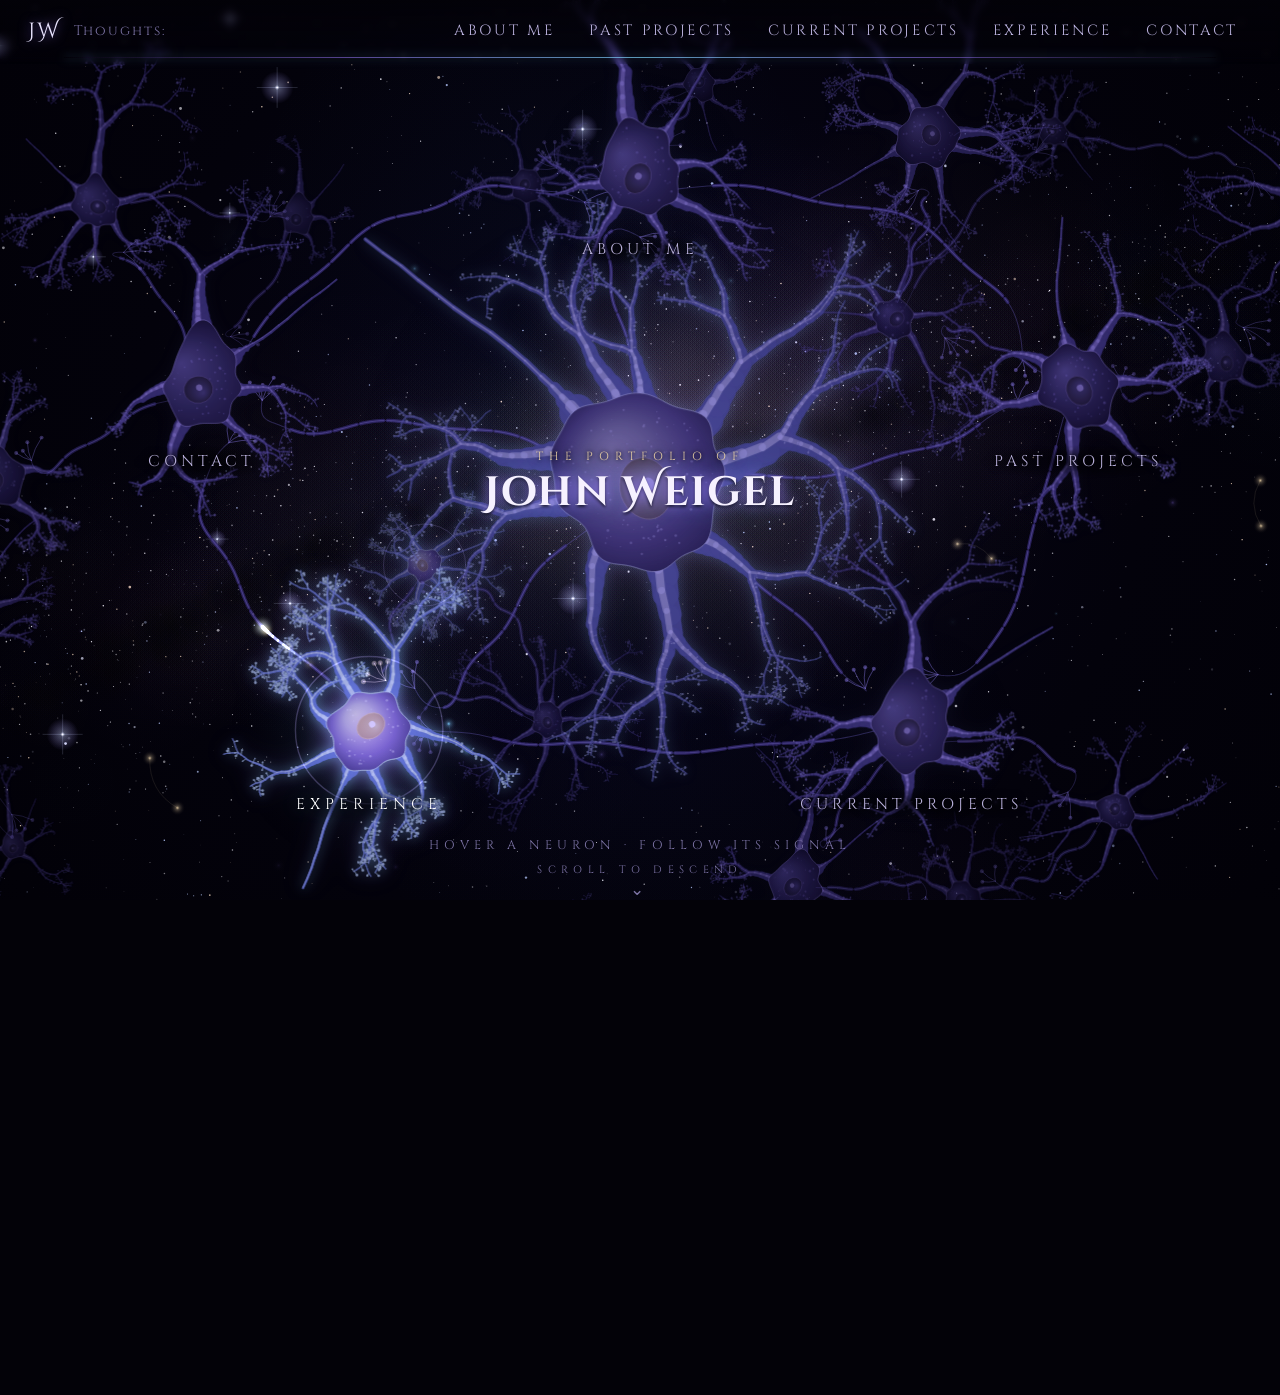
==== docs/index.html @ f2d0815e "Simplify thought counter, fix Safari animation halt, cache-bust assets - Counter reads "Thoughts: N"" ====
<!doctype html>
<html lang="en">
<head>
  <meta charset="utf-8">
  <meta name="viewport" content="width=device-width, initial-scale=1">
  <title>John Weigel · Portfolio</title>
  <meta name="description" content="Portfolio of John Weigel, neuroscience undergraduate.">
  <link rel="preconnect" href="https://fonts.googleapis.com">
  <link rel="preconnect" href="https://fonts.gstatic.com" crossorigin>
  <link href="https://fonts.googleapis.com/css2?family=Cinzel:wght@400;600&family=Cinzel+Decorative:wght@700&family=Cormorant+Garamond:ital,wght@0,400;0,600;1,400&family=JetBrains+Mono&display=swap" rel="stylesheet">
  <link rel="stylesheet" href="assets/css/cosmos.css?v=4">
</head>
<body class="home">
  <canvas id="cosmos" aria-hidden="true"></canvas>
  <canvas id="neural" aria-hidden="true"></canvas>

  <header class="crossbar">
    <div class="brand">
      <a class="sigil" href="index.html">JW</a>
      <div class="thoughts" title="One thought forms for every 10 synapses fired">
        <span class="t-label">Thoughts:</span> <span class="t-count"></span><span class="t-nous">νοῦς ×2</span>
      </div>
    </div>
    <button class="menu-toggle" aria-expanded="false" aria-controls="modules">Modules</button>
    <nav aria-label="Modules">
      <ul id="modules">
        <li><a class="mod" data-module="about" href="about.html" data-veil>About Me</a></li>
        <li><a class="mod" data-module="past" href="past-projects.html" data-veil>Past Projects</a></li>
        <li><a class="mod" data-module="current" href="current-projects.html" data-veil>Current Projects</a></li>
        <li><a class="mod" data-module="experience" href="experience.html" data-veil>Experience</a></li>
        <li><a class="mod" data-module="contact" href="contact.html" data-veil>Contact</a></li>
      </ul>
    </nav>
  </header>

  <!-- The title neuron; neurons.js positions it over the central soma. -->
  <a class="neuron-core" href="index.html" aria-label="John Weigel — home">
    <span class="pre">The Portfolio of</span>
    <h1>John Weigel</h1>
  </a>

  <p class="hint">Hover a neuron · Follow its signal<span class="descend">Scroll to descend<i>⌄</i></span></p>

  <div class="veil" aria-hidden="true"></div>

  <script src="assets/js/cosmos.js?v=4"></script>
  <script src="assets/js/neurons.js?v=4"></script>
</body>
</html>
---- docs/assets/css/cosmos.css ----
/* ==========================================================================
   Cosmos — shared theme for the portfolio
   ========================================================================== */

:root {
  --void: #030208;
  --void-2: #0a0718;
  --ink: #e9e4ff;
  --ink-soft: #b9b0dc;
  --ink-faint: #7d74a6;
  --violet: #9b7bff;
  --violet-deep: #4b2fa8;
  --cyan: #7fd8ff;
  --rose: #e38bd0;
  --gold: #f3d9a4;
  --panel: rgba(14, 10, 34, 0.58);
  --panel-edge: rgba(155, 123, 255, 0.22);
  --glow: 0 0 18px rgba(127, 216, 255, 0.45), 0 0 42px rgba(155, 123, 255, 0.25);
  --nav-h: 64px;

  --font-title: "Cinzel Decorative", "Cinzel", Georgia, serif;
  --font-head: "Cinzel", Georgia, serif;
  --font-body: "Cormorant Garamond", Georgia, serif;
  --font-code: "JetBrains Mono", ui-monospace, Menlo, monospace;
}

* { box-sizing: border-box; }

html, body {
  margin: 0;
  background: var(--void);
  color: var(--ink);
  font-family: var(--font-body);
  font-size: 19px;
  line-height: 1.6;
  -webkit-font-smoothing: antialiased;
}

body { min-height: 100vh; overflow-x: hidden; }
body.home { overflow-x: hidden; }

a { color: var(--cyan); }

::selection { background: rgba(155, 123, 255, 0.4); color: #fff; }

/* ---- Layered canvases -------------------------------------------------- */

#cosmos, #neural {
  position: fixed;
  top: 0;
  left: 0;
  display: block;
}
#cosmos { z-index: 0; }
#neural { z-index: 1; }

/* ---- Crossbar navigation ---------------------------------------------- */

.crossbar {
  position: fixed;
  top: 0; left: 0; right: 0;
  height: var(--nav-h);
  z-index: 20;
  display: flex;
  align-items: center;
  justify-content: space-between;
  gap: 16px;
  padding: 0 28px;
  background: linear-gradient(to bottom, rgba(3, 2, 8, 0.85), rgba(3, 2, 8, 0.35) 70%, transparent);
  backdrop-filter: blur(3px);
}
.crossbar::after {
  content: "";
  position: absolute;
  left: 5%; right: 5%; bottom: 6px;
  height: 1px;
  background: linear-gradient(90deg, transparent, rgba(155, 123, 255, 0.55), rgba(127, 216, 255, 0.7), rgba(155, 123, 255, 0.55), transparent);
  box-shadow: 0 0 10px rgba(127, 216, 255, 0.5);
}

.sigil {
  font-family: var(--font-title);
  font-size: 1.15rem;
  letter-spacing: 0.08em;
  color: var(--ink);
  text-decoration: none;
  white-space: nowrap;
  text-shadow: 0 0 12px rgba(155, 123, 255, 0.7);
}

/* ---- Thought counter -------------------------------------------------- */

.brand { display: flex; align-items: center; gap: 14px; min-width: 0; }

.thoughts {
  display: flex;
  align-items: baseline;
  gap: 6px;
  font-family: var(--font-head);
  font-size: 0.72rem;
  letter-spacing: 0.14em;
  color: var(--ink-faint);
  white-space: nowrap;
  cursor: default;
}
.t-count {
  min-width: 1ch;
  font-size: 0.86rem;
  letter-spacing: 0.04em;
  color: var(--ink);
  font-variant-numeric: tabular-nums;
}
.t-nous { display: none; margin-left: 6px; color: var(--gold); font-size: 0.72rem; letter-spacing: 0.1em; }

.thoughts.bump .t-count { animation: thought 0.9s ease-out; }
@keyframes thought {
  0% { color: #fff; text-shadow: 0 0 10px #fff, 0 0 22px var(--cyan), 0 0 40px var(--violet); }
  100% { text-shadow: none; }
}
.thoughts.nous .t-count { color: var(--gold); text-shadow: 0 0 10px rgba(243, 217, 164, 0.6); }
.thoughts.nous .t-nous { display: inline; animation: breathe 0.9s ease-in-out infinite; }

.crossbar ul {
  list-style: none;
  display: flex;
  gap: 6px;
  margin: 0;
  padding: 0;
}
.crossbar a.mod {
  position: relative;
  display: block;
  padding: 8px 14px;
  font-family: var(--font-head);
  font-size: 0.78rem;
  letter-spacing: 0.18em;
  text-transform: uppercase;
  text-decoration: none;
  color: var(--ink-soft);
  transition: color 0.3s, text-shadow 0.3s;
}
.crossbar a.mod::before {
  content: "";
  position: absolute;
  left: 50%; bottom: 2px;
  width: 5px; height: 5px;
  border-radius: 50%;
  background: var(--cyan);
  transform: translateX(-50%) scale(0);
  box-shadow: 0 0 10px var(--cyan), 0 0 20px var(--violet);
  transition: transform 0.35s;
}
.crossbar a.mod:hover,
.crossbar a.mod:focus-visible,
.crossbar a.mod[aria-current="page"] {
  color: #fff;
  text-shadow: var(--glow);
  outline: none;
}
.crossbar a.mod:hover::before,
.crossbar a.mod:focus-visible::before,
.crossbar a.mod[aria-current="page"]::before { transform: translateX(-50%) scale(1); }

.menu-toggle {
  display: none;
  background: none;
  border: 1px solid var(--panel-edge);
  color: var(--ink);
  font-family: var(--font-head);
  letter-spacing: 0.2em;
  font-size: 0.72rem;
  padding: 8px 12px;
  border-radius: 999px;
  cursor: pointer;
}

@media (max-width: 900px) {
  .crossbar { padding: 0 16px; }
  .menu-toggle { display: block; }
  .crossbar ul {
    position: absolute;
    top: var(--nav-h);
    right: 12px;
    flex-direction: column;
    padding: 10px;
    background: rgba(8, 6, 22, 0.94);
    border: 1px solid var(--panel-edge);
    border-radius: 14px;
    box-shadow: 0 10px 40px rgba(0, 0, 0, 0.6);
    opacity: 0;
    pointer-events: none;
    transform: translateY(-6px);
    transition: opacity 0.25s, transform 0.25s;
  }
  .crossbar.open ul { opacity: 1; pointer-events: auto; transform: none; }
}

/* ---- Home: neuron overlays ------------------------------------------- */

.neuron-node {
  position: absolute;
  z-index: 5;
  transform: translate(-50%, -50%);
  border-radius: 50%;
  text-decoration: none;
  color: var(--ink-soft);
  cursor: pointer;
  outline: none;
  user-select: none;
  -webkit-user-select: none;
  -webkit-tap-highlight-color: transparent;
}
.neuron-node .label {
  position: absolute;
  left: 50%;
  top: 100%;
  transform: translateX(-50%);
  margin-top: 4px;
  padding: 4px 14px;
  border-radius: 999px;
  background: radial-gradient(ellipse at center, rgba(3, 2, 8, 0.72), rgba(3, 2, 8, 0) 72%);
  white-space: nowrap;
  font-family: var(--font-head);
  font-size: 0.82rem;
  letter-spacing: 0.26em;
  text-transform: uppercase;
  text-shadow: 0 0 8px rgba(3, 2, 8, 0.9), 0 0 2px #000;
  transition: color 0.35s, text-shadow 0.35s, letter-spacing 0.5s;
}
.neuron-node.lit .label,
.neuron-node:focus-visible .label {
  color: #fff;
  letter-spacing: 0.32em;
  text-shadow: var(--glow);
}

.neuron-core {
  position: absolute;
  z-index: 6;
  transform: translate(-50%, -50%);
  text-align: center;
  text-decoration: none;
  color: var(--ink);
  pointer-events: auto;
  cursor: pointer;
  outline: none;
  user-select: none;
  -webkit-user-select: none;
  touch-action: manipulation;
  display: flex;
  flex-direction: column;
  align-items: center;
  justify-content: center;
  border-radius: 50%;
}
.neuron-core .pre {
  font-family: var(--font-head);
  font-size: 0.62rem;
  letter-spacing: 0.5em;
  text-transform: uppercase;
  color: var(--gold);
  opacity: 0.9;
  text-shadow: 0 0 4px #000, 0 0 10px rgba(3, 2, 8, 0.95), 0 0 18px rgba(3, 2, 8, 0.8);
}
.neuron-core h1 {
  margin: 4px 0 2px;
  font-family: var(--font-title);
  font-weight: 700;
  font-size: clamp(1.5rem, 3.2vw, 2.5rem);
  line-height: 1.05;
  letter-spacing: 0.04em;
  color: #f6f1ff;
  text-shadow: 0 0 14px rgba(155, 123, 255, 0.9), 0 0 36px rgba(127, 216, 255, 0.45), 0 2px 3px #000;
}

.hint {
  position: absolute;
  z-index: 5;
  left: 50%;
  top: calc(100vh - 64px);
  margin: 0;
  transform: translateX(-50%);
  text-align: center;
  font-family: var(--font-head);
  font-size: 0.66rem;
  letter-spacing: 0.4em;
  text-transform: uppercase;
  color: var(--ink-faint);
  pointer-events: none;
  animation: breathe 5s ease-in-out infinite;
  white-space: nowrap;
}
@keyframes breathe { 50% { opacity: 0.35; } }
.hint .descend { display: block; margin-top: 6px; font-size: 0.56rem; letter-spacing: 0.5em; }
.hint .descend i { display: block; font-style: normal; font-size: 0.9rem; line-height: 1; margin-top: 2px; }

.contact-links { display: flex; justify-content: center; flex-wrap: wrap; gap: 12px; margin-top: 18px !important; }

/* ---- Page veil (fade transitions) ------------------------------------ */

.veil {
  position: fixed;
  inset: 0;
  z-index: 100;
  pointer-events: none;
  background: radial-gradient(circle at var(--vx, 50%) var(--vy, 50%), rgba(127, 216, 255, 0.25), var(--void) 45%);
  opacity: 1;
  transition: opacity 0.7s ease;
}
body.ready .veil { opacity: 0; }
body.leaving .veil { opacity: 1; transition-duration: 0.55s; }

/* ---- Content pages ---------------------------------------------------- */

main.page {
  position: relative;
  z-index: 2;
  max-width: 980px;
  margin: 0 auto;
  padding: calc(var(--nav-h) + 56px) 24px 96px;
}

.page-head { text-align: center; margin-bottom: 48px; }
.page-head .kicker {
  font-family: var(--font-head);
  font-size: 0.72rem;
  letter-spacing: 0.5em;
  text-transform: uppercase;
  color: var(--gold);
}
.page-head h1 {
  margin: 10px 0 12px;
  font-family: var(--font-title);
  font-size: clamp(2rem, 5vw, 3.4rem);
  line-height: 1.1;
  font-weight: 700;
  text-shadow: 0 0 18px rgba(155, 123, 255, 0.75), 0 0 48px rgba(127, 216, 255, 0.3);
}
.page-head .lede {
  max-width: 640px;
  margin: 0 auto;
  font-size: 1.15rem;
  font-style: italic;
  color: var(--ink-soft);
}

.ornament {
  display: flex;
  align-items: center;
  gap: 14px;
  margin: 26px auto 0;
  max-width: 360px;
  color: var(--violet);
}
.ornament::before, .ornament::after {
  content: "";
  flex: 1;
  height: 1px;
  background: linear-gradient(90deg, transparent, currentColor);
}
.ornament::after { transform: scaleX(-1); }
.ornament span { font-size: 0.9rem; text-shadow: var(--glow); color: var(--cyan); }

.panel {
  position: relative;
  background: var(--panel);
  border: 1px solid var(--panel-edge);
  border-radius: 18px;
  padding: 28px 32px;
  margin-bottom: 28px;
  backdrop-filter: blur(6px);
  box-shadow: inset 0 0 40px rgba(75, 47, 168, 0.12), 0 12px 40px rgba(0, 0, 0, 0.35);
}
.panel h2 {
  margin: 0 0 12px;
  font-family: var(--font-head);
  font-weight: 600;
  font-size: 1.25rem;
  letter-spacing: 0.12em;
  color: #fff;
}
.panel h3 {
  margin: 0 0 8px;
  font-family: var(--font-head);
  font-size: 1rem;
  letter-spacing: 0.1em;
  color: var(--gold);
}
.panel p { margin: 0 0 12px; color: var(--ink-soft); }
.panel p:last-child { margin-bottom: 0; }
.panel strong { color: var(--ink); font-weight: 600; }

.placeholder {
  border-style: dashed;
  text-align: center;
}
.placeholder p { font-style: italic; }

.grid {
  display: grid;
  grid-template-columns: repeat(auto-fit, minmax(260px, 1fr));
  gap: 18px;
  margin-bottom: 28px;
}
.grid .panel { margin: 0; padding: 22px 24px; }
.grid .panel p { font-size: 1rem; }

.rule {
  display: block;
  margin-top: 10px;
  padding: 8px 12px;
  font-family: var(--font-code);
  font-size: 0.78rem;
  color: var(--cyan);
  background: rgba(3, 2, 8, 0.55);
  border: 1px solid rgba(127, 216, 255, 0.15);
  border-radius: 8px;
  overflow-x: auto;
  white-space: nowrap;
}

.tags { display: flex; flex-wrap: wrap; gap: 8px; margin-top: 14px; }
.tags span {
  font-family: var(--font-head);
  font-size: 0.66rem;
  letter-spacing: 0.16em;
  text-transform: uppercase;
  padding: 4px 10px;
  border-radius: 999px;
  border: 1px solid rgba(155, 123, 255, 0.35);
  color: var(--ink-soft);
}

.btn {
  display: inline-flex;
  align-items: center;
  gap: 8px;
  padding: 10px 18px;
  border-radius: 999px;
  border: 1px solid rgba(127, 216, 255, 0.4);
  font-family: var(--font-head);
  font-size: 0.72rem;
  letter-spacing: 0.2em;
  text-transform: uppercase;
  text-decoration: none;
  color: var(--ink);
  background: rgba(127, 216, 255, 0.06);
  transition: box-shadow 0.3s, background 0.3s;
}
.btn:hover, .btn:focus-visible { box-shadow: var(--glow); background: rgba(127, 216, 255, 0.12); outline: none; }

/* ---- Code space ------------------------------------------------------- */

.code-space h2.section {
  margin: 56px 0 8px;
  text-align: center;
  font-family: var(--font-title);
  font-size: 1.8rem;
  text-shadow: 0 0 16px rgba(155, 123, 255, 0.7);
}
.code-space .sub { text-align: center; color: var(--ink-faint); font-style: italic; margin-bottom: 20px; }
.code-space .actions { display: flex; justify-content: center; gap: 12px; flex-wrap: wrap; margin-bottom: 28px; }

.toc {
  display: flex;
  flex-wrap: wrap;
  gap: 8px;
  justify-content: center;
  margin-bottom: 32px;
}
.toc a {
  font-size: 0.92rem;
  padding: 4px 12px;
  border-radius: 999px;
  text-decoration: none;
  color: var(--ink-soft);
  border: 1px solid rgba(155, 123, 255, 0.2);
  background: rgba(10, 7, 24, 0.5);
}
.toc a:hover { color: #fff; border-color: var(--cyan); box-shadow: 0 0 12px rgba(127, 216, 255, 0.3); }

.nb-md { margin: 40px 0 12px; }
.nb-md h3, .nb-md h4 {
  margin: 0 0 6px;
  font-family: var(--font-head);
  letter-spacing: 0.1em;
  color: var(--gold);
  scroll-margin-top: calc(var(--nav-h) + 20px);
}
.nb-md h3 { font-size: 1.2rem; }
.nb-md h4 { font-size: 1rem; color: var(--ink-soft); }
.nb-md p { margin: 0 0 8px; color: var(--ink-soft); }
.nb-md code { font-family: var(--font-code); font-size: 0.85em; color: var(--cyan); }

.nb-cell {
  position: relative;
  margin: 14px 0 22px;
  border-radius: 14px;
  border: 1px solid rgba(155, 123, 255, 0.2);
  background: rgba(6, 4, 16, 0.78);
  box-shadow: 0 0 0 1px rgba(3, 2, 8, 0.6), 0 10px 30px rgba(0, 0, 0, 0.4), inset 0 0 60px rgba(75, 47, 168, 0.08);
  overflow: hidden;
}
.nb-cell .bar {
  display: flex;
  justify-content: space-between;
  align-items: center;
  padding: 6px 14px;
  font-family: var(--font-code);
  font-size: 0.7rem;
  color: var(--ink-faint);
  border-bottom: 1px solid rgba(155, 123, 255, 0.12);
  background: linear-gradient(90deg, rgba(75, 47, 168, 0.18), transparent);
}
.nb-cell .copy {
  background: none;
  border: 0;
  color: var(--ink-faint);
  font: inherit;
  cursor: pointer;
  padding: 2px 6px;
}
.nb-cell .copy:hover { color: var(--cyan); }
.nb-cell pre {
  margin: 0;
  padding: 16px 18px;
  overflow-x: auto;
  font-family: var(--font-code);
  font-size: 0.8rem;
  line-height: 1.6;
  color: #d9d3f5;
  tab-size: 4;
}
.nb-cell pre code { font-family: inherit; }

.nb-out {
  border-top: 1px dashed rgba(127, 216, 255, 0.18);
  background: rgba(3, 2, 8, 0.6);
  padding: 12px 18px 14px;
}
.nb-out .tag {
  font-family: var(--font-code);
  font-size: 0.66rem;
  letter-spacing: 0.1em;
  color: var(--cyan);
  opacity: 0.7;
  margin-bottom: 6px;
}
.nb-out pre { padding: 0; color: var(--ink-soft); font-size: 0.76rem; }
.nb-out img {
  display: block;
  max-width: 100%;
  margin: 8px auto;
  border-radius: 10px;
  background: #fff;
  padding: 6px;
}

/* Prism tokens, tuned to the void */
.token.comment { color: #6f6897; font-style: italic; }
.token.string, .token.triple-quoted-string { color: var(--gold); }
.token.keyword { color: var(--rose); }
.token.builtin, .token.class-name { color: var(--cyan); }
.token.function { color: #a8c7ff; }
.token.number, .token.boolean { color: #f0a38a; }
.token.operator { color: #c8b8ff; }
.token.punctuation { color: #8f86b8; }
.token.decorator { color: var(--violet); }

/* ---- Footer ----------------------------------------------------------- */

.foot {
  position: relative;
  z-index: 2;
  text-align: center;
  padding: 0 24px 36px;
  font-family: var(--font-head);
  font-size: 0.66rem;
  letter-spacing: 0.35em;
  text-transform: uppercase;
  color: var(--ink-faint);
}

@media (max-width: 640px) {
  html, body { font-size: 17px; }
  main.page { padding: calc(var(--nav-h) + 32px) 16px 72px; }
  .panel { padding: 22px 20px; }
  .neuron-node .label { font-size: 0.66rem; letter-spacing: 0.18em; }
  .hint { font-size: 0.56rem; letter-spacing: 0.25em; }
}

@media (prefers-reduced-motion: reduce) {
  .hint { animation: none; }
  .veil { transition: none; }
}

.panel code {
  font-family: var(--font-code);
  font-size: 0.82em;
  color: var(--cyan);
  background: rgba(3, 2, 8, 0.55);
  border: 1px solid rgba(127, 216, 255, 0.15);
  border-radius: 6px;
  padding: 1px 6px;
  white-space: nowrap;
}
.neuron-core h1, .neuron-core .pre { white-space: nowrap; }
#neural { touch-action: manipulation; }
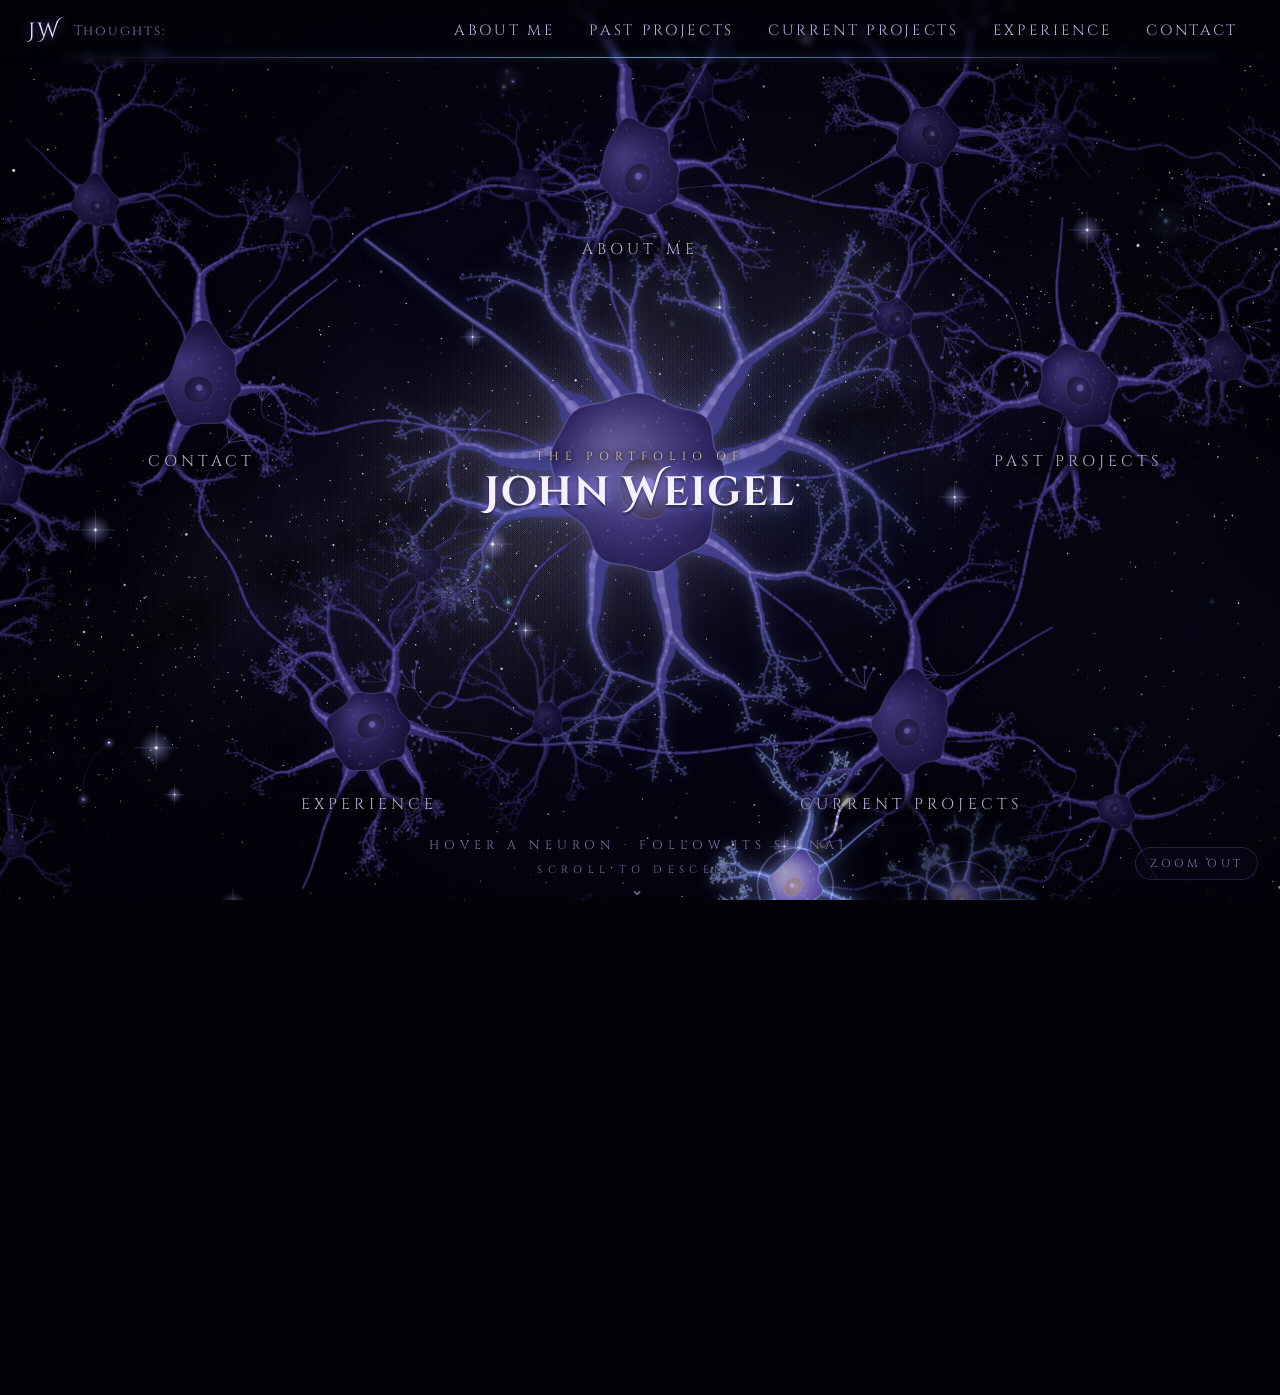
==== commit 04d2f636: "Add pinch-to-zoom-out nebula brain on the home page Pinching out (trackpad ctrl+wheel, Safari gestur" ====
--- a/docs/index.html
+++ b/docs/index.html
@@ -8,11 +8,12 @@
   <link rel="preconnect" href="https://fonts.googleapis.com">
   <link rel="preconnect" href="https://fonts.gstatic.com" crossorigin>
   <link href="https://fonts.googleapis.com/css2?family=Cinzel:wght@400;600&family=Cinzel+Decorative:wght@700&family=Cormorant+Garamond:ital,wght@0,400;0,600;1,400&family=JetBrains+Mono&display=swap" rel="stylesheet">
-  <link rel="stylesheet" href="assets/css/cosmos.css?v=4">
+  <link rel="stylesheet" href="assets/css/cosmos.css?v=5">
 </head>
 <body class="home">
   <canvas id="cosmos" aria-hidden="true"></canvas>
   <canvas id="neural" aria-hidden="true"></canvas>
+  <canvas id="brain" aria-label="A nebula brain. Drag to rotate; double-click to return to the neurons."></canvas>
 
   <header class="crossbar">
     <div class="brand">
@@ -33,17 +34,24 @@
     </nav>
   </header>
 
-  <!-- The title neuron; neurons.js positions it over the central soma. -->
-  <a class="neuron-core" href="index.html" aria-label="John Weigel — home">
-    <span class="pre">The Portfolio of</span>
-    <h1>John Weigel</h1>
-  </a>
+  <!-- Everything that zooms away with the network; neurons.js adds the module nodes. -->
+  <div class="neural-layer">
+    <!-- The title neuron; neurons.js positions it over the central soma. -->
+    <a class="neuron-core" href="index.html" aria-label="John Weigel — home">
+      <span class="pre">The Portfolio of</span>
+      <h1>John Weigel</h1>
+    </a>
 
-  <p class="hint">Hover a neuron · Follow its signal<span class="descend">Scroll to descend<i>⌄</i></span></p>
+    <p class="hint">Hover a neuron · Follow its signal<span class="descend">Scroll to descend<i>⌄</i></span></p>
+  </div>
+
+  <p class="brain-hint">Drag to turn the mind · Pinch in or double-click to return</p>
+  <button class="zoom-toggle" type="button" aria-pressed="false">Zoom out</button>
 
   <div class="veil" aria-hidden="true"></div>
 
-  <script src="assets/js/cosmos.js?v=4"></script>
-  <script src="assets/js/neurons.js?v=4"></script>
+  <script src="assets/js/cosmos.js?v=5"></script>
+  <script src="assets/js/neurons.js?v=5"></script>
+  <script src="assets/js/brain.js?v=5"></script>
 </body>
 </html>
--- a/docs/assets/css/cosmos.css
+++ b/docs/assets/css/cosmos.css
@@ -606,3 +606,80 @@
 }
 .neuron-core h1, .neuron-core .pre { white-space: nowrap; }
 #neural { touch-action: manipulation; }
+
+/* ---- Zoom out: the nebula brain -------------------------------------- */
+
+.neural-layer {
+  position: absolute;
+  top: 0;
+  left: 0;
+  width: 100%;
+  z-index: 5;
+  pointer-events: none;
+  will-change: transform, opacity;
+}
+.neural-layer > * { pointer-events: auto; }
+.neural-layer > .hint { pointer-events: none; }
+#neural { will-change: transform, opacity; transform-origin: 50% 50%; }
+
+#brain {
+  position: fixed;
+  top: 0;
+  left: 0;
+  z-index: 8;
+  display: none;
+  pointer-events: none;
+  touch-action: none;
+  cursor: grab;
+}
+body.brain-open #brain { pointer-events: auto; }
+body.brain-open #brain.dragging { cursor: grabbing; }
+body.brain-open .neural-layer > * { pointer-events: none; }
+
+.brain-hint {
+  position: fixed;
+  z-index: 9;
+  left: 50%;
+  bottom: 22px;
+  margin: 0;
+  transform: translateX(-50%);
+  font-family: var(--font-head);
+  font-size: 0.66rem;
+  letter-spacing: 0.34em;
+  text-transform: uppercase;
+  color: var(--ink-faint);
+  white-space: nowrap;
+  pointer-events: none;
+  opacity: 0;
+  transition: opacity 0.6s;
+}
+body.brain-open .brain-hint { opacity: 1; }
+
+.zoom-toggle {
+  position: fixed;
+  z-index: 21;
+  right: 22px;
+  bottom: 20px;
+  padding: 8px 14px;
+  border-radius: 999px;
+  border: 1px solid var(--panel-edge);
+  background: rgba(10, 7, 24, 0.6);
+  color: var(--ink-faint);
+  font-family: var(--font-head);
+  font-size: 0.6rem;
+  letter-spacing: 0.28em;
+  text-transform: uppercase;
+  cursor: pointer;
+  transition: color 0.3s, box-shadow 0.3s, border-color 0.3s;
+}
+.zoom-toggle:hover, .zoom-toggle:focus-visible {
+  color: #fff;
+  border-color: rgba(127, 216, 255, 0.5);
+  box-shadow: var(--glow);
+  outline: none;
+}
+
+@media (max-width: 640px) {
+  .brain-hint { font-size: 0.52rem; letter-spacing: 0.18em; bottom: 64px; }
+  .zoom-toggle { right: 12px; bottom: 14px; }
+}
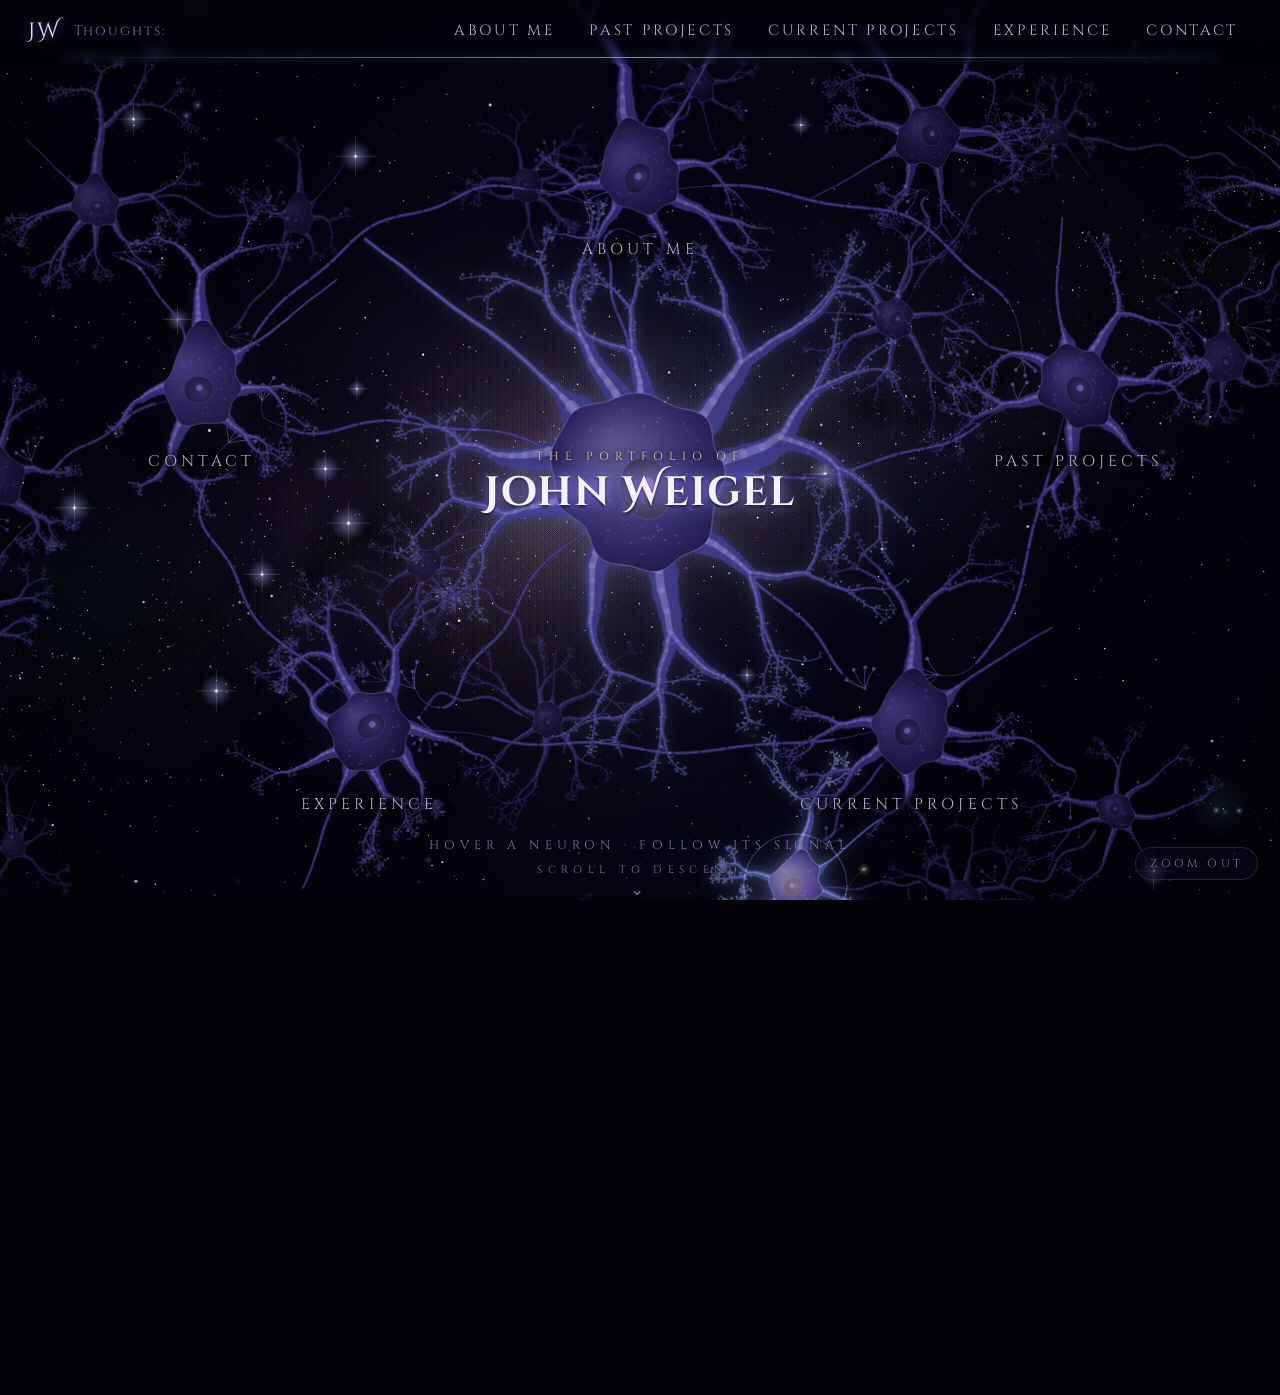
==== commit ea978ddd: "Add DCS357 and TMR past-project pages - Past Projects gets two panels: DCS357 (fMRI decoding noteboo" ====
--- a/docs/index.html
+++ b/docs/index.html
@@ -8,7 +8,7 @@
   <link rel="preconnect" href="https://fonts.googleapis.com">
   <link rel="preconnect" href="https://fonts.gstatic.com" crossorigin>
   <link href="https://fonts.googleapis.com/css2?family=Cinzel:wght@400;600&family=Cinzel+Decorative:wght@700&family=Cormorant+Garamond:ital,wght@0,400;0,600;1,400&family=JetBrains+Mono&display=swap" rel="stylesheet">
-  <link rel="stylesheet" href="assets/css/cosmos.css?v=5">
+  <link rel="stylesheet" href="assets/css/cosmos.css?v=6">
 </head>
 <body class="home">
   <canvas id="cosmos" aria-hidden="true"></canvas>
@@ -50,8 +50,8 @@
 
   <div class="veil" aria-hidden="true"></div>
 
-  <script src="assets/js/cosmos.js?v=5"></script>
-  <script src="assets/js/neurons.js?v=5"></script>
-  <script src="assets/js/brain.js?v=5"></script>
+  <script src="assets/js/cosmos.js?v=6"></script>
+  <script src="assets/js/neurons.js?v=6"></script>
+  <script src="assets/js/brain.js?v=6"></script>
 </body>
 </html>
--- a/docs/assets/css/cosmos.css
+++ b/docs/assets/css/cosmos.css
@@ -683,3 +683,51 @@
   .brain-hint { font-size: 0.52rem; letter-spacing: 0.18em; bottom: 64px; }
   .zoom-toggle { right: 12px; bottom: 14px; }
 }
+
+/* ---- Project cards & project-page extras ------------------------------ */
+
+.project-card {
+  display: flex;
+  flex-direction: column;
+  text-decoration: none;
+  color: inherit;
+  transition: border-color 0.35s, box-shadow 0.35s, transform 0.35s;
+}
+.project-card:hover,
+.project-card:focus-visible {
+  border-color: rgba(127, 216, 255, 0.5);
+  box-shadow: var(--glow), inset 0 0 40px rgba(75, 47, 168, 0.18);
+  transform: translateY(-2px);
+  outline: none;
+}
+.project-card h2 { margin-top: 6px; }
+.card-kicker {
+  font-family: var(--font-head);
+  font-size: 0.62rem;
+  letter-spacing: 0.4em;
+  text-transform: uppercase;
+  color: var(--gold);
+}
+.card-go {
+  margin-top: auto;
+  padding-top: 16px;
+  font-family: var(--font-head);
+  font-size: 0.7rem;
+  letter-spacing: 0.22em;
+  text-transform: uppercase;
+  color: var(--cyan);
+}
+.back { margin: 0 0 8px; }
+.back a {
+  font-family: var(--font-head);
+  font-size: 0.7rem;
+  letter-spacing: 0.25em;
+  text-transform: uppercase;
+  text-decoration: none;
+  color: var(--ink-faint);
+}
+.back a:hover { color: var(--cyan); }
+.credit { font-style: italic; color: var(--ink-faint) !important; }
+.changes { margin: 0; padding-left: 1.2em; color: var(--ink-soft); }
+.changes li { margin-bottom: 6px; }
+.changes li::marker { content: "✦  "; color: var(--violet); }
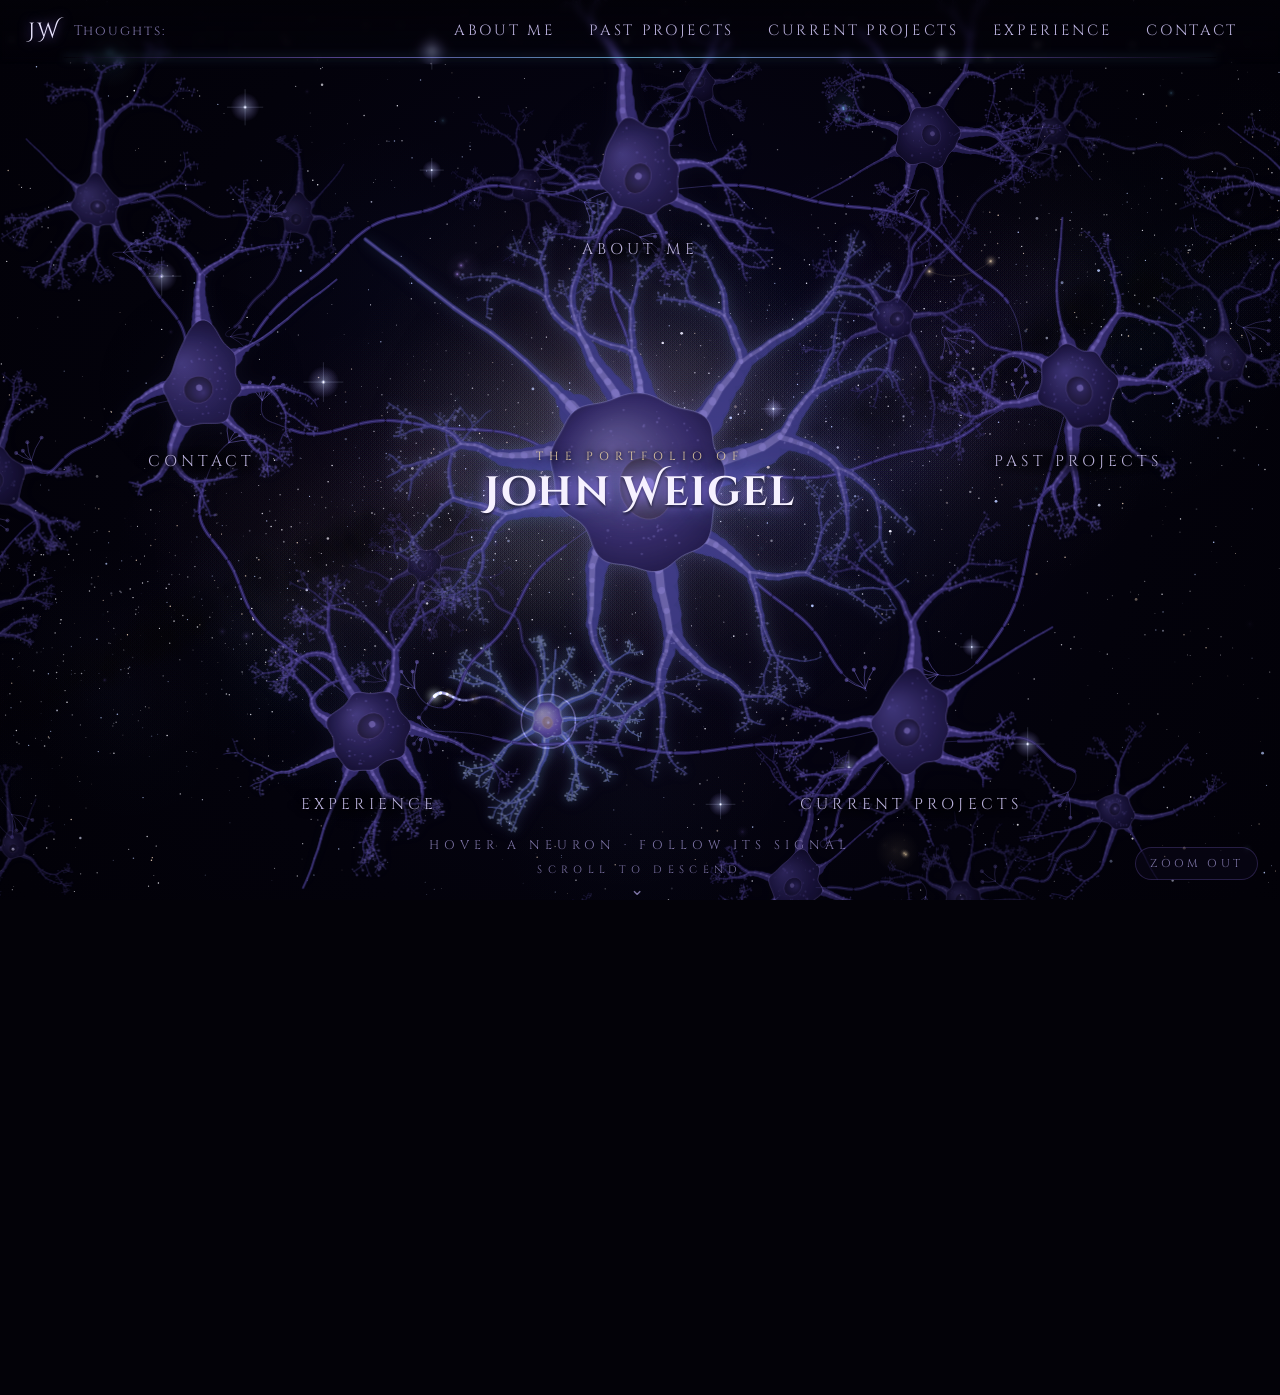
==== commit ba83e2d0: "Turn Current Projects into panels; split DCS340 into two parts - Current Projects lists DCS340 and T" ====
--- a/docs/index.html
+++ b/docs/index.html
@@ -8,7 +8,7 @@
   <link rel="preconnect" href="https://fonts.googleapis.com">
   <link rel="preconnect" href="https://fonts.gstatic.com" crossorigin>
   <link href="https://fonts.googleapis.com/css2?family=Cinzel:wght@400;600&family=Cinzel+Decorative:wght@700&family=Cormorant+Garamond:ital,wght@0,400;0,600;1,400&family=JetBrains+Mono&display=swap" rel="stylesheet">
-  <link rel="stylesheet" href="assets/css/cosmos.css?v=6">
+  <link rel="stylesheet" href="assets/css/cosmos.css?v=8">
 </head>
 <body class="home">
   <canvas id="cosmos" aria-hidden="true"></canvas>
@@ -50,8 +50,8 @@
 
   <div class="veil" aria-hidden="true"></div>
 
-  <script src="assets/js/cosmos.js?v=6"></script>
-  <script src="assets/js/neurons.js?v=6"></script>
-  <script src="assets/js/brain.js?v=6"></script>
+  <script src="assets/js/cosmos.js?v=8"></script>
+  <script src="assets/js/neurons.js?v=8"></script>
+  <script src="assets/js/brain.js?v=8"></script>
 </body>
 </html>
--- a/docs/assets/css/cosmos.css
+++ b/docs/assets/css/cosmos.css
@@ -550,6 +550,7 @@
 .nb-out img {
   display: block;
   max-width: 100%;
+  height: auto;
   margin: 8px auto;
   border-radius: 10px;
   background: #fff;
@@ -731,3 +732,63 @@
 .changes { margin: 0; padding-left: 1.2em; color: var(--ink-soft); }
 .changes li { margin-bottom: 6px; }
 .changes li::marker { content: "✦  "; color: var(--violet); }
+
+/* ---- Multi-part project pages ---------------------------------------- */
+
+.part-nav {
+  display: flex;
+  justify-content: center;
+  flex-wrap: wrap;
+  gap: 10px;
+  margin-top: 22px;
+}
+.part-nav a {
+  padding: 6px 16px;
+  border-radius: 999px;
+  border: 1px solid rgba(155, 123, 255, 0.3);
+  background: rgba(10, 7, 24, 0.5);
+  font-family: var(--font-head);
+  font-size: 0.68rem;
+  letter-spacing: 0.22em;
+  text-transform: uppercase;
+  text-decoration: none;
+  color: var(--ink-soft);
+  transition: color 0.3s, border-color 0.3s, box-shadow 0.3s;
+}
+.part-nav a:hover, .part-nav a:focus-visible {
+  color: #fff;
+  border-color: var(--cyan);
+  box-shadow: 0 0 12px rgba(127, 216, 255, 0.3);
+  outline: none;
+}
+.part-head {
+  text-align: center;
+  margin: 72px 0 26px;
+  scroll-margin-top: calc(var(--nav-h) + 20px);
+}
+.part-head:first-of-type { margin-top: 24px; }
+.part-head .kicker {
+  font-family: var(--font-head);
+  font-size: 0.66rem;
+  letter-spacing: 0.5em;
+  text-transform: uppercase;
+  color: var(--gold);
+}
+.part-head h2 {
+  margin: 8px 0 0;
+  font-family: var(--font-title);
+  font-size: clamp(1.6rem, 3.6vw, 2.4rem);
+  line-height: 1.15;
+  text-shadow: 0 0 16px rgba(155, 123, 255, 0.7), 0 0 40px rgba(127, 216, 255, 0.25);
+}
+.part-head .ornament { margin-top: 16px; }
+.part-lede {
+  max-width: 640px;
+  margin: 0 auto 32px;
+  text-align: center;
+  font-size: 1.1rem;
+  font-style: italic;
+  color: var(--ink-soft);
+}
+html { scroll-behavior: smooth; }
+@media (prefers-reduced-motion: reduce) { html { scroll-behavior: auto; } }
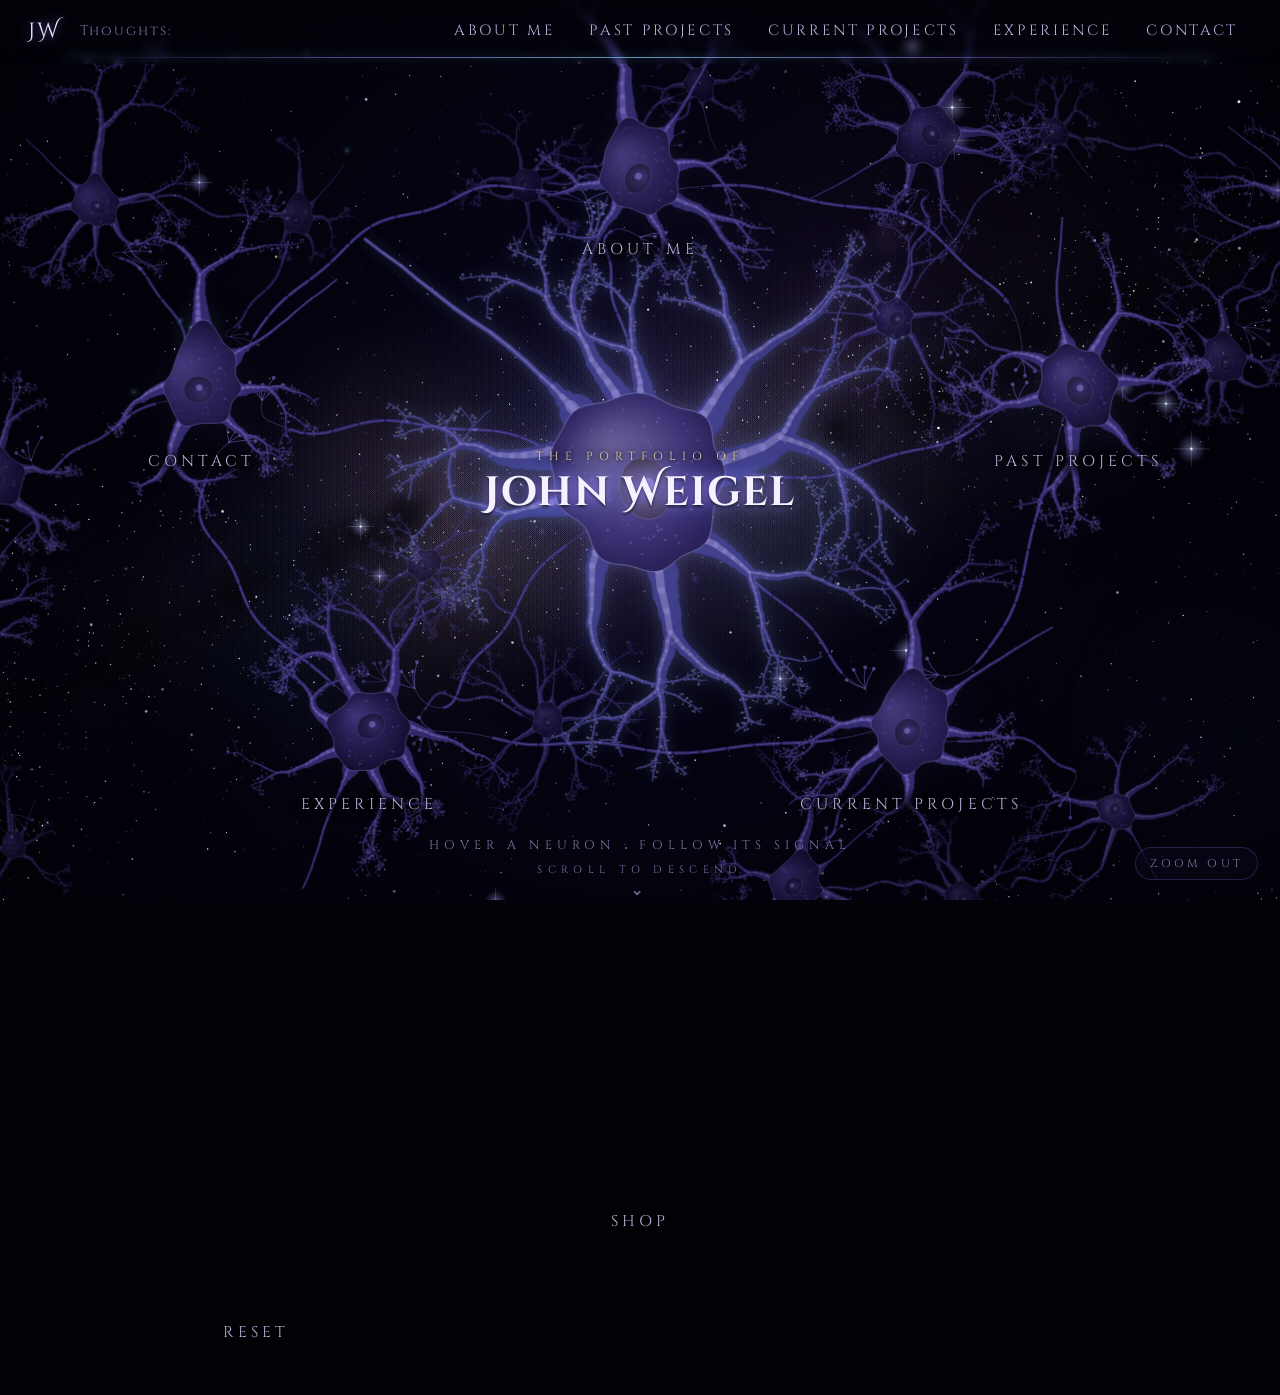
==== commit 0aec23d2: "Add thought-clicker game: shop, levels, bonus tiers, reset - Thought count persists across visits (l" ====
--- a/docs/index.html
+++ b/docs/index.html
@@ -8,7 +8,7 @@
   <link rel="preconnect" href="https://fonts.googleapis.com">
   <link rel="preconnect" href="https://fonts.gstatic.com" crossorigin>
   <link href="https://fonts.googleapis.com/css2?family=Cinzel:wght@400;600&family=Cinzel+Decorative:wght@700&family=Cormorant+Garamond:ital,wght@0,400;0,600;1,400&family=JetBrains+Mono&display=swap" rel="stylesheet">
-  <link rel="stylesheet" href="assets/css/cosmos.css?v=8">
+  <link rel="stylesheet" href="assets/css/cosmos.css?v=11">
 </head>
 <body class="home">
   <canvas id="cosmos" aria-hidden="true"></canvas>
@@ -50,8 +50,9 @@
 
   <div class="veil" aria-hidden="true"></div>
 
-  <script src="assets/js/cosmos.js?v=8"></script>
-  <script src="assets/js/neurons.js?v=8"></script>
-  <script src="assets/js/brain.js?v=8"></script>
+  <script src="assets/js/cosmos.js?v=11"></script>
+  <script src="assets/js/neurons.js?v=11"></script>
+  <script src="assets/js/brain.js?v=11"></script>
+  <script src="assets/js/shop.js?v=11"></script>
 </body>
 </html>
--- a/docs/assets/css/cosmos.css
+++ b/docs/assets/css/cosmos.css
@@ -119,6 +119,15 @@
 }
 .thoughts.nous .t-count { color: var(--gold); text-shadow: 0 0 10px rgba(243, 217, 164, 0.6); }
 .thoughts.nous .t-nous { display: inline; animation: breathe 0.9s ease-in-out infinite; }
+.thoughts.nous-5 .t-count, .thoughts.nous-5 .t-nous {
+  color: #ffc9ec;
+  text-shadow: 0 0 10px rgba(227, 139, 208, 0.8), 0 0 22px rgba(243, 217, 164, 0.5);
+}
+.thoughts.nous-10 .t-count, .thoughts.nous-10 .t-nous {
+  color: #fff;
+  text-shadow: 0 0 8px #fff, 0 0 18px var(--cyan), 0 0 34px var(--violet);
+}
+.thoughts.nous-10 .t-nous { animation-duration: 0.45s; }
 
 .crossbar ul {
   list-style: none;
@@ -792,3 +801,231 @@
 }
 html { scroll-behavior: smooth; }
 @media (prefers-reduced-motion: reduce) { html { scroll-behavior: auto; } }
+
+/* ---- Shop ---------------------------------------------------------------- */
+
+dialog.shop {
+  width: min(560px, calc(100vw - 32px));
+  max-height: calc(100vh - 48px);
+  padding: 0;
+  border: 0;
+  background: transparent;
+  color: var(--ink);
+  overflow: visible;
+}
+dialog.shop::backdrop {
+  background: radial-gradient(circle at center, rgba(20, 12, 50, 0.55), rgba(3, 2, 8, 0.82));
+  backdrop-filter: blur(3px);
+}
+dialog.shop[open] { animation: shop-in 0.35s ease-out; }
+@keyframes shop-in { from { opacity: 0; transform: translateY(10px) scale(0.98); } }
+
+.shop-panel {
+  max-height: calc(100vh - 48px);
+  overflow-y: auto;
+  padding: 26px 28px 22px;
+  border-radius: 20px;
+  border: 1px solid rgba(155, 123, 255, 0.35);
+  background: linear-gradient(160deg, rgba(22, 15, 52, 0.96), rgba(8, 6, 22, 0.97));
+  box-shadow: 0 0 40px rgba(155, 123, 255, 0.25), 0 20px 60px rgba(0, 0, 0, 0.6),
+              inset 0 0 50px rgba(75, 47, 168, 0.15);
+}
+.shop-head { display: flex; justify-content: space-between; align-items: flex-start; }
+.shop-head .kicker {
+  font-family: var(--font-head);
+  font-size: 0.6rem;
+  letter-spacing: 0.45em;
+  text-transform: uppercase;
+  color: var(--gold);
+}
+.shop-head h2 {
+  margin: 4px 0 0;
+  font-family: var(--font-title);
+  font-size: 2rem;
+  text-shadow: 0 0 16px rgba(155, 123, 255, 0.7);
+}
+.shop-close {
+  background: none;
+  border: 1px solid var(--panel-edge);
+  border-radius: 50%;
+  width: 34px;
+  height: 34px;
+  color: var(--ink-soft);
+  font-size: 1.2rem;
+  line-height: 1;
+  cursor: pointer;
+}
+.shop-close:hover, .shop-close:focus-visible { color: #fff; box-shadow: var(--glow); outline: none; }
+.shop-balance, .shop-foot {
+  margin: 12px 0 16px;
+  font-family: var(--font-head);
+  font-size: 0.72rem;
+  letter-spacing: 0.16em;
+  color: var(--ink-faint);
+}
+.shop-balance strong { font-size: 1rem; color: var(--ink); letter-spacing: 0.04em; }
+.shop-foot { margin: 16px 0 0; text-align: center; }
+.shop-foot strong { color: var(--cyan); }
+
+.shop-items { list-style: none; margin: 0; padding: 0; display: grid; gap: 10px; }
+.shop-item {
+  display: grid;
+  grid-template-columns: 44px 1fr auto;
+  align-items: center;
+  gap: 14px;
+  padding: 12px 14px;
+  border-radius: 14px;
+  border: 1px solid rgba(155, 123, 255, 0.22);
+  background: rgba(10, 7, 24, 0.6);
+}
+.shop-glyph {
+  display: grid;
+  place-items: center;
+  width: 44px;
+  height: 44px;
+  border-radius: 50%;
+  font-size: 1.3rem;
+  color: var(--gold);
+  background: radial-gradient(circle, rgba(243, 217, 164, 0.18), transparent 70%);
+  text-shadow: 0 0 10px rgba(243, 217, 164, 0.7);
+}
+.shop-text h3 {
+  margin: 0;
+  font-family: var(--font-head);
+  font-size: 0.95rem;
+  letter-spacing: 0.1em;
+  color: #fff;
+}
+.shop-level {
+  margin-left: 6px;
+  font-family: var(--font-code);
+  font-size: 0.7rem;
+  letter-spacing: 0;
+  color: var(--ink-faint);
+}
+.shop-text p { margin: 2px 0 0; font-size: 0.92rem; line-height: 1.4; color: var(--ink-soft); }
+.shop-buy {
+  padding: 8px 14px;
+  border-radius: 999px;
+  border: 1px solid rgba(127, 216, 255, 0.45);
+  background: rgba(127, 216, 255, 0.08);
+  color: var(--ink);
+  font-family: var(--font-head);
+  font-size: 0.66rem;
+  letter-spacing: 0.16em;
+  text-transform: uppercase;
+  white-space: nowrap;
+  cursor: pointer;
+  transition: box-shadow 0.3s, background 0.3s, opacity 0.3s;
+}
+.shop-buy span { margin-left: 4px; font-family: var(--font-code); letter-spacing: 0; color: var(--gold); }
+.shop-buy:hover:not(:disabled), .shop-buy:focus-visible { box-shadow: var(--glow); background: rgba(127, 216, 255, 0.16); outline: none; }
+.shop-buy:disabled { opacity: 0.45; cursor: not-allowed; }
+.shop-item.bought { animation: bought 0.8s ease-out; }
+@keyframes bought {
+  0% { box-shadow: 0 0 0 1px var(--gold), 0 0 26px rgba(243, 217, 164, 0.6); }
+  100% { box-shadow: none; }
+}
+.shop-item.locked { opacity: 0.45; }
+.shop-item.locked .shop-glyph { color: var(--ink-faint); text-shadow: none; background: none; }
+.shop-item.locked p { font-style: italic; font-family: var(--font-head); font-size: 0.66rem; letter-spacing: 0.3em; text-transform: uppercase; }
+.shop-lock { font-size: 0.9rem; filter: grayscale(1); }
+
+@media (max-width: 480px) {
+  .shop-panel { padding: 20px 16px 18px; }
+  .shop-item { grid-template-columns: 36px 1fr; }
+  .shop-glyph { width: 36px; height: 36px; }
+  .shop-buy, .shop-lock { grid-column: 2; justify-self: start; }
+}
+
+.shop-mind-level {
+  margin-left: 14px;
+  padding: 2px 10px;
+  border-radius: 999px;
+  border: 1px solid rgba(243, 217, 164, 0.4);
+  color: var(--gold);
+  font-size: 0.62rem;
+  letter-spacing: 0.2em;
+  text-transform: uppercase;
+}
+
+/* Reset confirmation */
+dialog.reset { width: min(460px, calc(100vw - 32px)); }
+.reset-text { margin: 14px 0 20px; color: var(--ink-soft); line-height: 1.5; }
+.reset-actions { display: flex; justify-content: flex-end; gap: 10px; flex-wrap: wrap; }
+.reset-actions button {
+  padding: 9px 16px;
+  border-radius: 999px;
+  font-family: var(--font-head);
+  font-size: 0.66rem;
+  letter-spacing: 0.16em;
+  text-transform: uppercase;
+  cursor: pointer;
+  transition: box-shadow 0.3s, background 0.3s, color 0.3s, border-color 0.3s;
+}
+.reset-cancel {
+  border: 1px solid rgba(127, 216, 255, 0.45);
+  background: rgba(127, 216, 255, 0.08);
+  color: var(--ink);
+}
+.reset-cancel:hover, .reset-cancel:focus-visible { box-shadow: var(--glow); outline: none; }
+.reset-go {
+  border: 1px solid rgba(255, 120, 150, 0.45);
+  background: rgba(255, 120, 150, 0.06);
+  color: #ffb3c4;
+}
+.reset-go:hover, .reset-go:focus-visible { background: rgba(255, 120, 150, 0.14); outline: none; }
+.reset-go.armed {
+  border-color: #ff6f91;
+  background: rgba(255, 90, 130, 0.25);
+  color: #fff;
+  box-shadow: 0 0 16px rgba(255, 90, 130, 0.5);
+  animation: breathe 0.9s ease-in-out infinite;
+}
+
+/* Level badge in the counter, and the level-up banner */
+.t-lv:not(:empty) {
+  margin-right: 8px;
+  padding: 1px 8px;
+  border-radius: 999px;
+  border: 1px solid rgba(243, 217, 164, 0.4);
+  color: var(--gold);
+  font-size: 0.56rem;
+  letter-spacing: 0.18em;
+  text-transform: uppercase;
+}
+.levelup {
+  position: fixed;
+  z-index: 60;
+  top: calc(var(--nav-h) + 18px);
+  left: 50%;
+  transform: translateX(-50%);
+  display: flex;
+  flex-direction: column;
+  align-items: center;
+  padding: 12px 28px;
+  border-radius: 16px;
+  border: 1px solid rgba(243, 217, 164, 0.5);
+  background: rgba(14, 10, 34, 0.9);
+  box-shadow: 0 0 30px rgba(243, 217, 164, 0.35), 0 10px 40px rgba(0, 0, 0, 0.5);
+  pointer-events: none;
+  animation: levelup 4.2s ease forwards;
+}
+.levelup span {
+  font-family: var(--font-title);
+  font-size: 1.5rem;
+  color: #fff;
+  text-shadow: 0 0 14px rgba(243, 217, 164, 0.9), 0 0 30px var(--violet);
+}
+.levelup small {
+  font-family: var(--font-head);
+  font-size: 0.6rem;
+  letter-spacing: 0.4em;
+  text-transform: uppercase;
+  color: var(--gold);
+}
+@keyframes levelup {
+  0% { opacity: 0; transform: translate(-50%, -10px) scale(0.96); }
+  10%, 80% { opacity: 1; transform: translate(-50%, 0) scale(1); }
+  100% { opacity: 0; transform: translate(-50%, -6px); }
+}
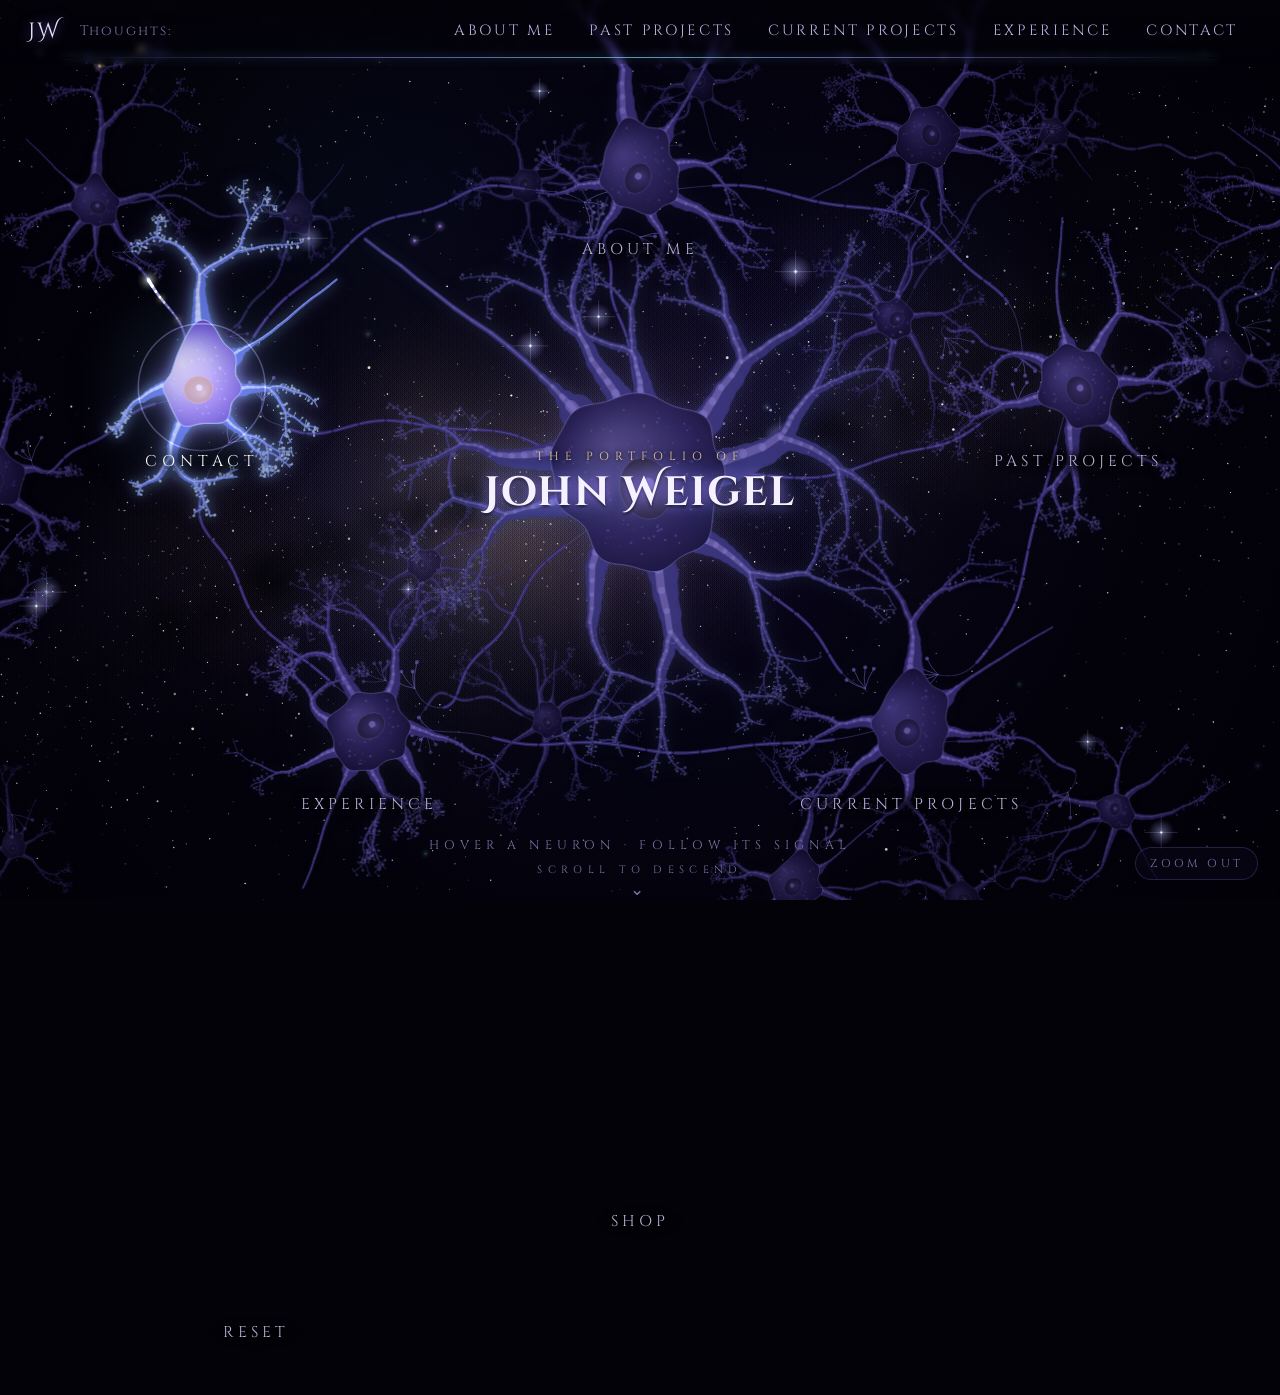
==== commit 000d6998: "Keep the neural network thinking in brain view The network kept its simulation paused while zoomed o" ====
--- a/docs/index.html
+++ b/docs/index.html
@@ -8,7 +8,7 @@
   <link rel="preconnect" href="https://fonts.googleapis.com">
   <link rel="preconnect" href="https://fonts.gstatic.com" crossorigin>
   <link href="https://fonts.googleapis.com/css2?family=Cinzel:wght@400;600&family=Cinzel+Decorative:wght@700&family=Cormorant+Garamond:ital,wght@0,400;0,600;1,400&family=JetBrains+Mono&display=swap" rel="stylesheet">
-  <link rel="stylesheet" href="assets/css/cosmos.css?v=11">
+  <link rel="stylesheet" href="assets/css/cosmos.css?v=12">
 </head>
 <body class="home">
   <canvas id="cosmos" aria-hidden="true"></canvas>
@@ -50,9 +50,9 @@
 
   <div class="veil" aria-hidden="true"></div>
 
-  <script src="assets/js/cosmos.js?v=11"></script>
-  <script src="assets/js/neurons.js?v=11"></script>
-  <script src="assets/js/brain.js?v=11"></script>
-  <script src="assets/js/shop.js?v=11"></script>
+  <script src="assets/js/cosmos.js?v=12"></script>
+  <script src="assets/js/neurons.js?v=12"></script>
+  <script src="assets/js/brain.js?v=12"></script>
+  <script src="assets/js/shop.js?v=12"></script>
 </body>
 </html>
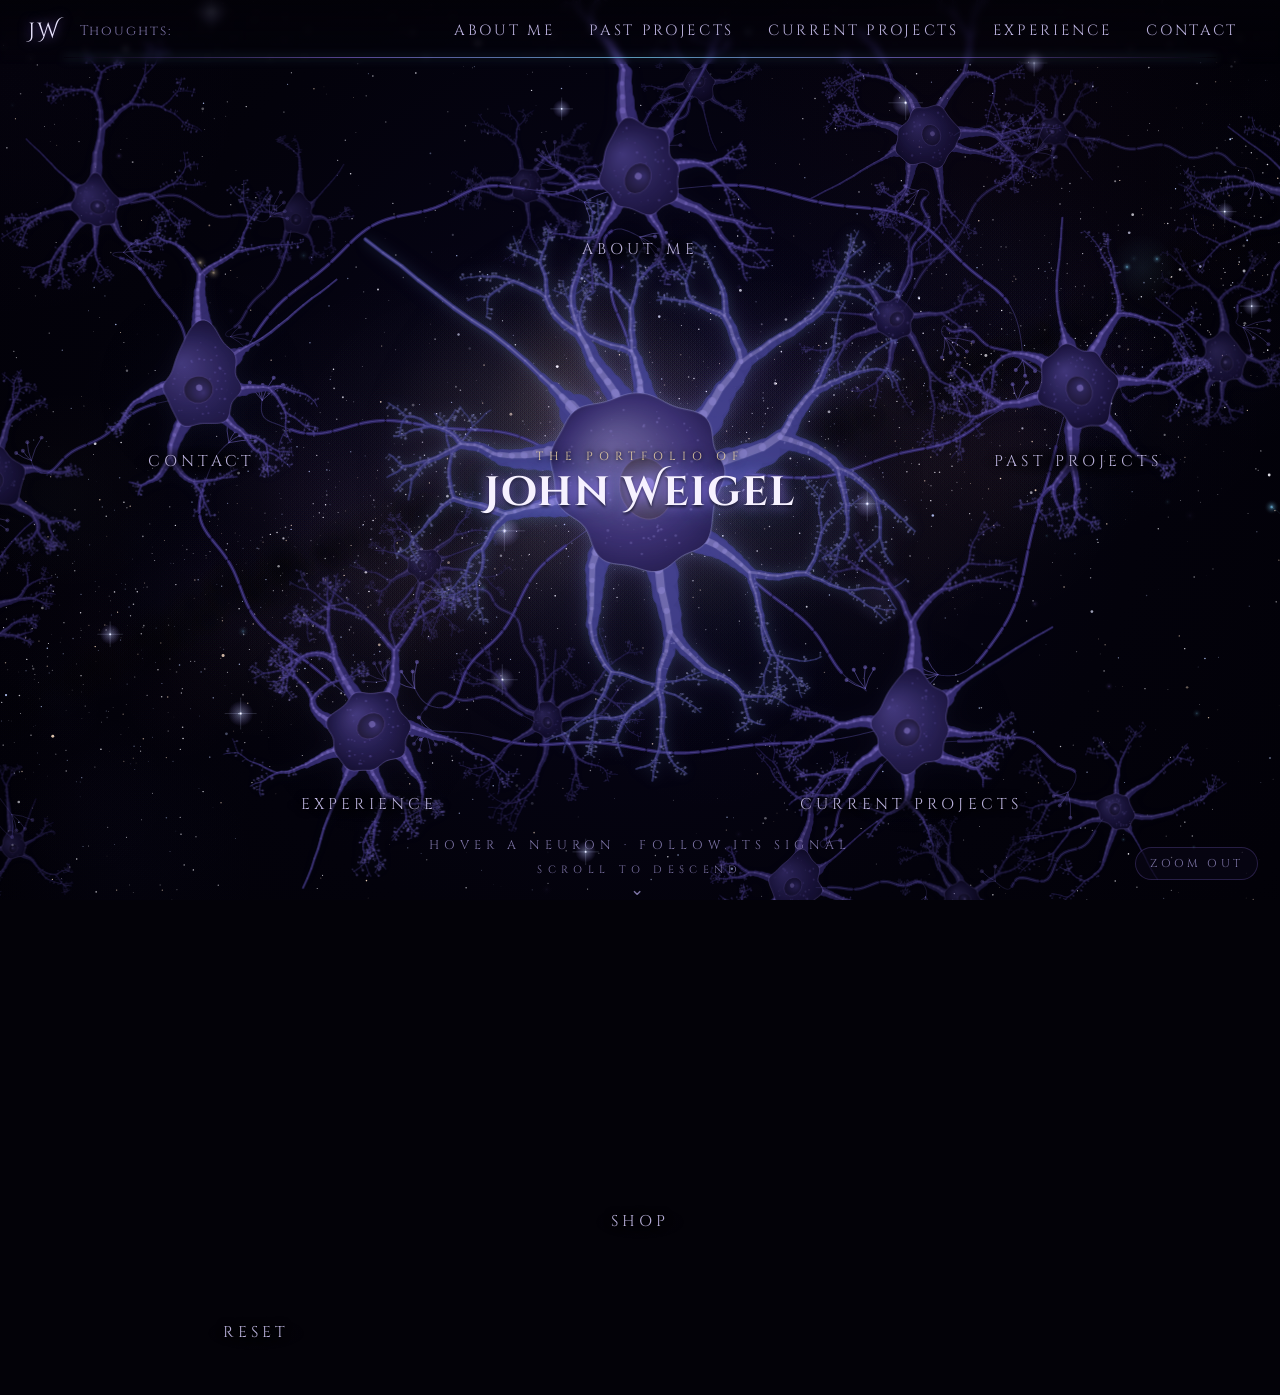
==== commit aaddf5bd: "Add boids swarming notebook to DCS340 Evolutionary Computing section Export boids_swarming_EC.ipynb " ====
--- a/docs/index.html
+++ b/docs/index.html
@@ -8,7 +8,7 @@
   <link rel="preconnect" href="https://fonts.googleapis.com">
   <link rel="preconnect" href="https://fonts.gstatic.com" crossorigin>
   <link href="https://fonts.googleapis.com/css2?family=Cinzel:wght@400;600&family=Cinzel+Decorative:wght@700&family=Cormorant+Garamond:ital,wght@0,400;0,600;1,400&family=JetBrains+Mono&display=swap" rel="stylesheet">
-  <link rel="stylesheet" href="assets/css/cosmos.css?v=12">
+  <link rel="stylesheet" href="assets/css/cosmos.css?v=13">
 </head>
 <body class="home">
   <canvas id="cosmos" aria-hidden="true"></canvas>
@@ -50,9 +50,9 @@
 
   <div class="veil" aria-hidden="true"></div>
 
-  <script src="assets/js/cosmos.js?v=12"></script>
-  <script src="assets/js/neurons.js?v=12"></script>
-  <script src="assets/js/brain.js?v=12"></script>
-  <script src="assets/js/shop.js?v=12"></script>
+  <script src="assets/js/cosmos.js?v=13"></script>
+  <script src="assets/js/neurons.js?v=13"></script>
+  <script src="assets/js/brain.js?v=13"></script>
+  <script src="assets/js/shop.js?v=13"></script>
 </body>
 </html>
--- a/docs/assets/css/cosmos.css
+++ b/docs/assets/css/cosmos.css
@@ -500,6 +500,13 @@
 .nb-md h4 { font-size: 1rem; color: var(--ink-soft); }
 .nb-md p { margin: 0 0 8px; color: var(--ink-soft); }
 .nb-md code { font-family: var(--font-code); font-size: 0.85em; color: var(--cyan); }
+.nb-md ul, .nb-md ol { margin: 0 0 10px; padding-left: 1.4em; color: var(--ink-soft); }
+.nb-md li { margin: 2px 0; }
+.nb-md blockquote { margin: 0 0 10px; padding: 6px 14px; border-left: 2px solid var(--cyan); color: var(--ink-soft); font-style: italic; }
+.nb-table { overflow-x: auto; margin: 0 0 10px; }
+.nb-md table { border-collapse: collapse; font-size: 0.92em; color: var(--ink-soft); }
+.nb-md th, .nb-md td { border: 1px solid rgba(255, 255, 255, 0.15); padding: 4px 10px; text-align: left; }
+.nb-md th { color: var(--ink); }
 
 .nb-cell {
   position: relative;
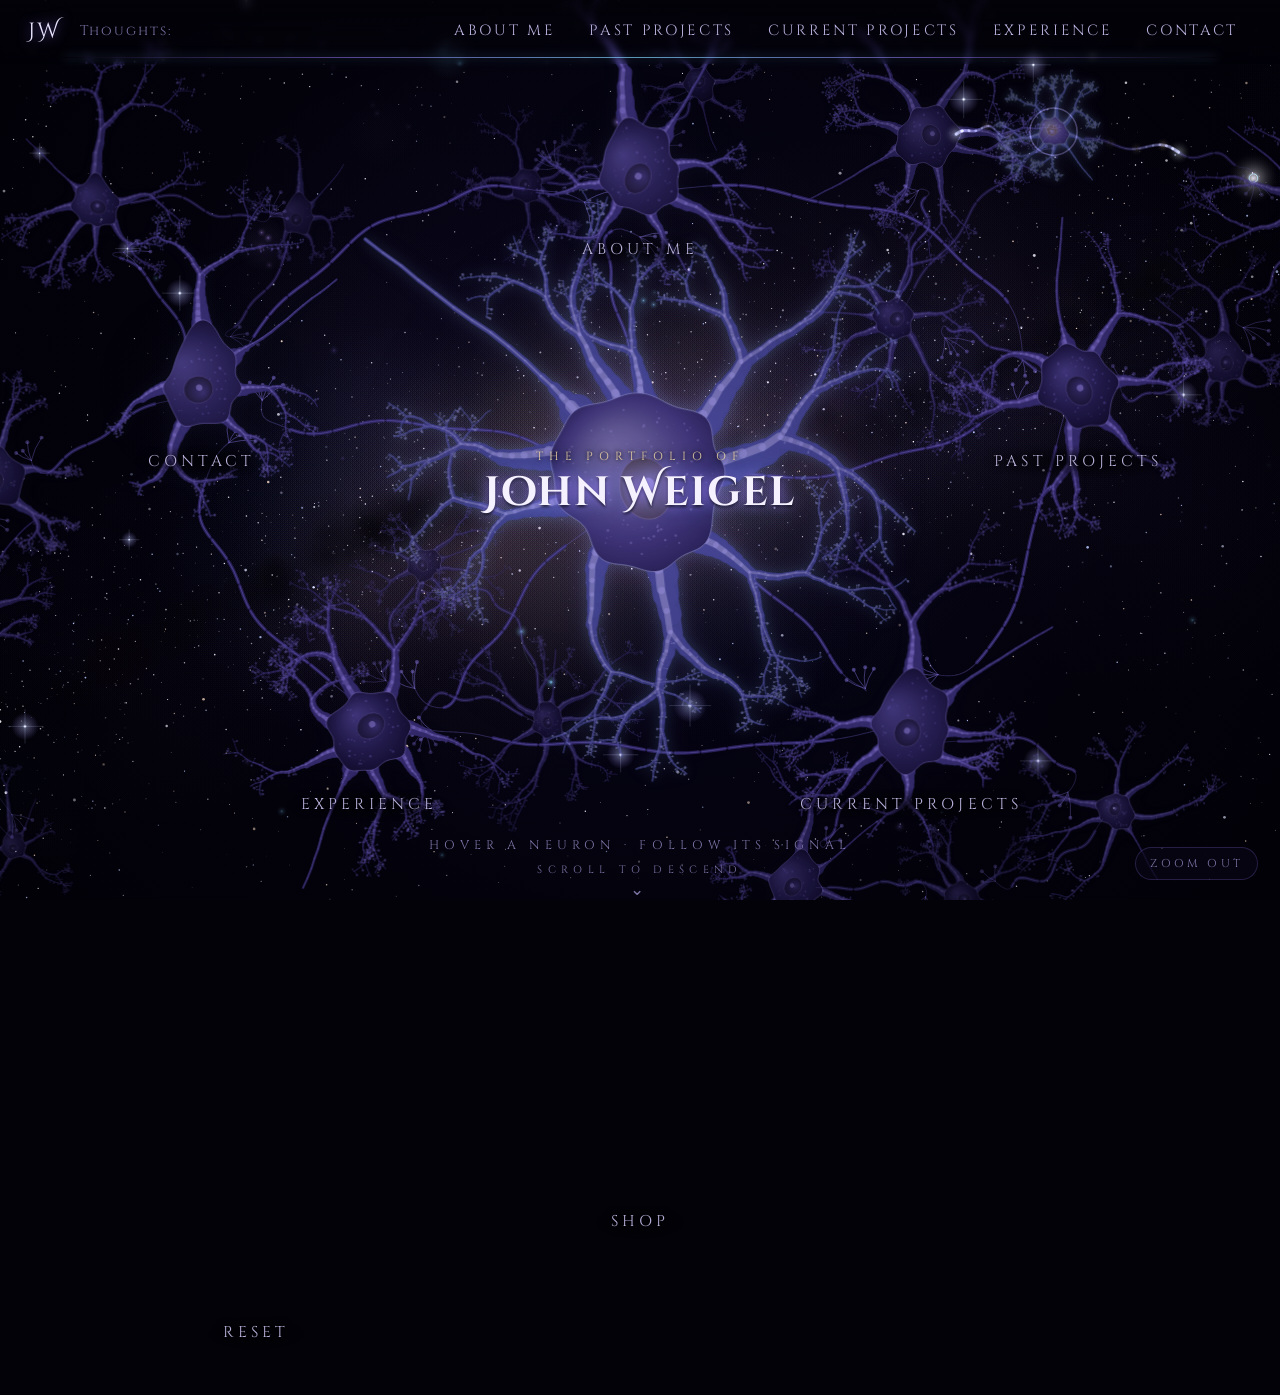
==== commit e5336ea2: "Replace boids notebook with edited version and show its animations Re-export the edited boids_swarmi" ====
--- a/docs/index.html
+++ b/docs/index.html
@@ -8,7 +8,7 @@
   <link rel="preconnect" href="https://fonts.googleapis.com">
   <link rel="preconnect" href="https://fonts.gstatic.com" crossorigin>
   <link href="https://fonts.googleapis.com/css2?family=Cinzel:wght@400;600&family=Cinzel+Decorative:wght@700&family=Cormorant+Garamond:ital,wght@0,400;0,600;1,400&family=JetBrains+Mono&display=swap" rel="stylesheet">
-  <link rel="stylesheet" href="assets/css/cosmos.css?v=13">
+  <link rel="stylesheet" href="assets/css/cosmos.css?v=14">
 </head>
 <body class="home">
   <canvas id="cosmos" aria-hidden="true"></canvas>
@@ -50,9 +50,9 @@
 
   <div class="veil" aria-hidden="true"></div>
 
-  <script src="assets/js/cosmos.js?v=13"></script>
-  <script src="assets/js/neurons.js?v=13"></script>
-  <script src="assets/js/brain.js?v=13"></script>
-  <script src="assets/js/shop.js?v=13"></script>
+  <script src="assets/js/cosmos.js?v=14"></script>
+  <script src="assets/js/neurons.js?v=14"></script>
+  <script src="assets/js/brain.js?v=14"></script>
+  <script src="assets/js/shop.js?v=14"></script>
 </body>
 </html>
--- a/docs/assets/css/cosmos.css
+++ b/docs/assets/css/cosmos.css
@@ -504,6 +504,7 @@
 .nb-md li { margin: 2px 0; }
 .nb-md blockquote { margin: 0 0 10px; padding: 6px 14px; border-left: 2px solid var(--cyan); color: var(--ink-soft); font-style: italic; }
 .nb-table { overflow-x: auto; margin: 0 0 10px; }
+.nb-anim { display: block; width: 100%; border: 0; border-radius: 6px; background: #fff; }
 .nb-md table { border-collapse: collapse; font-size: 0.92em; color: var(--ink-soft); }
 .nb-md th, .nb-md td { border: 1px solid rgba(255, 255, 255, 0.15); padding: 4px 10px; text-align: left; }
 .nb-md th { color: var(--ink); }
